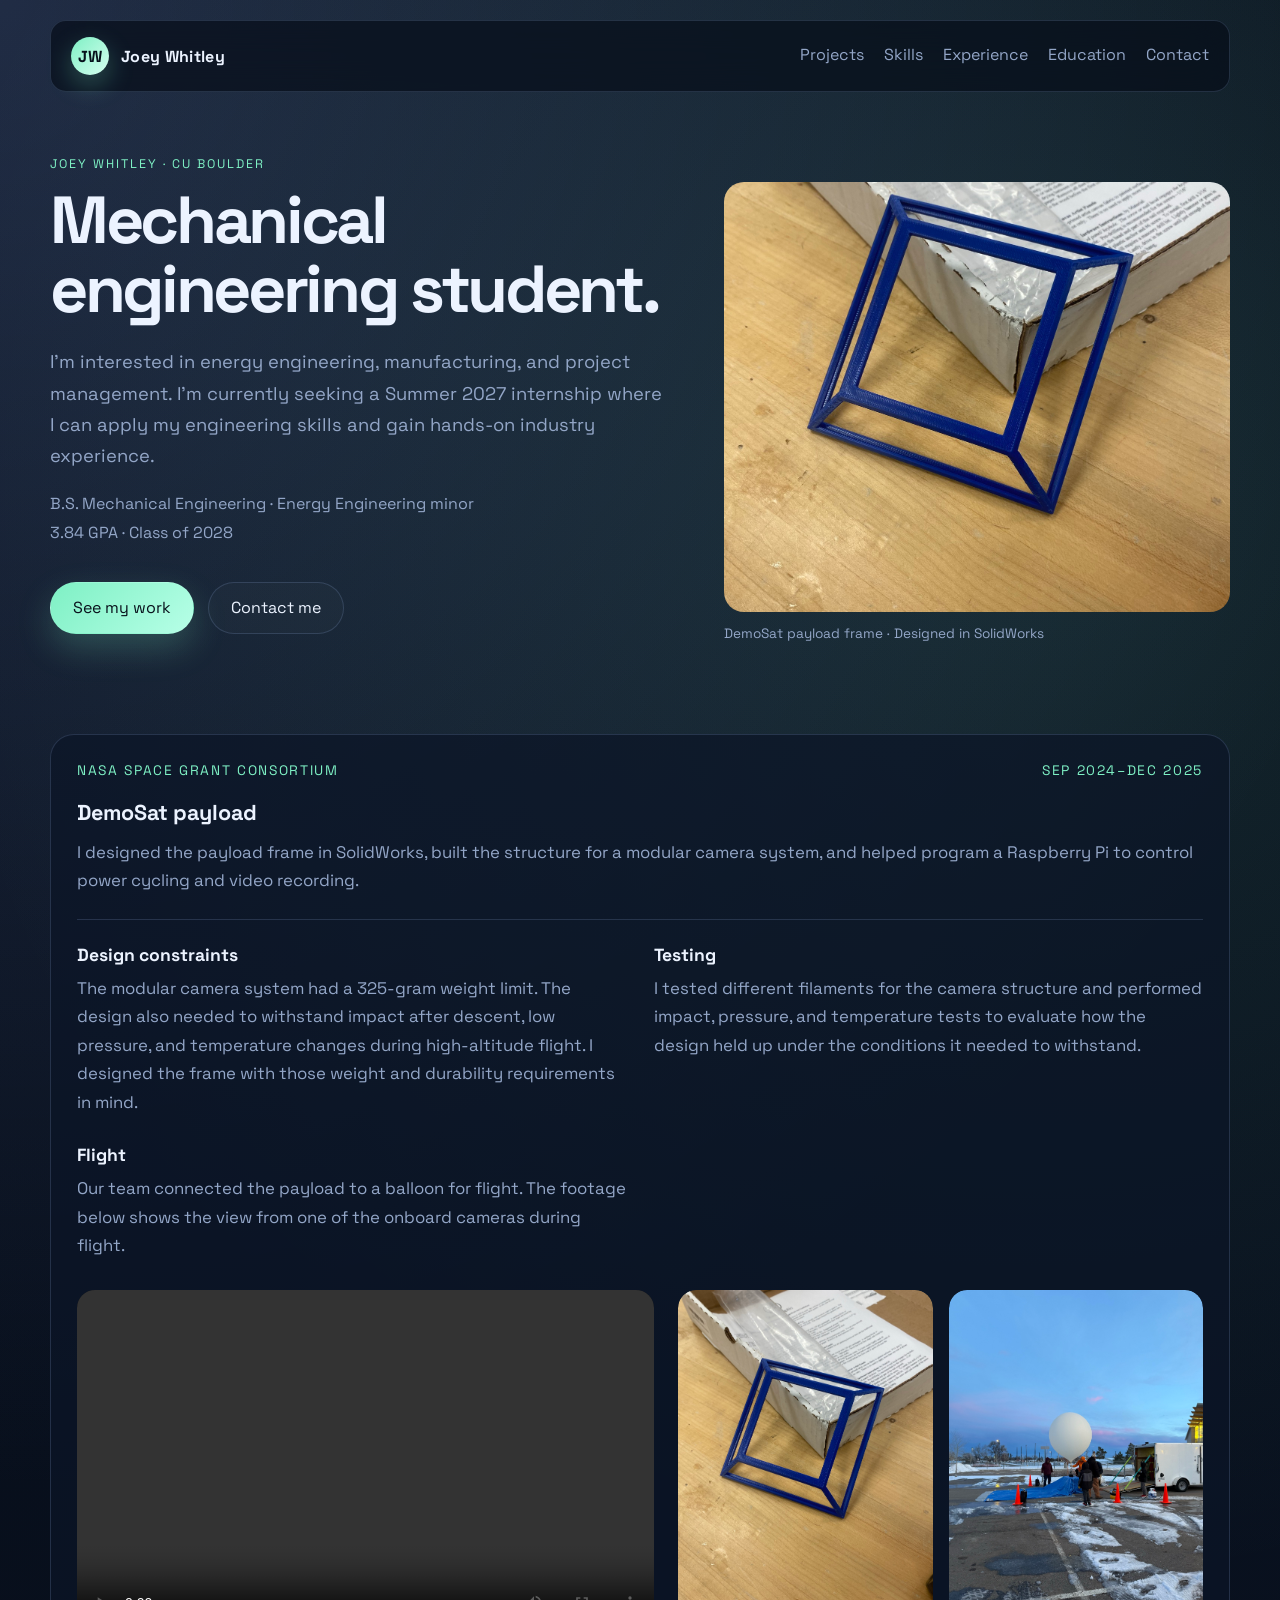
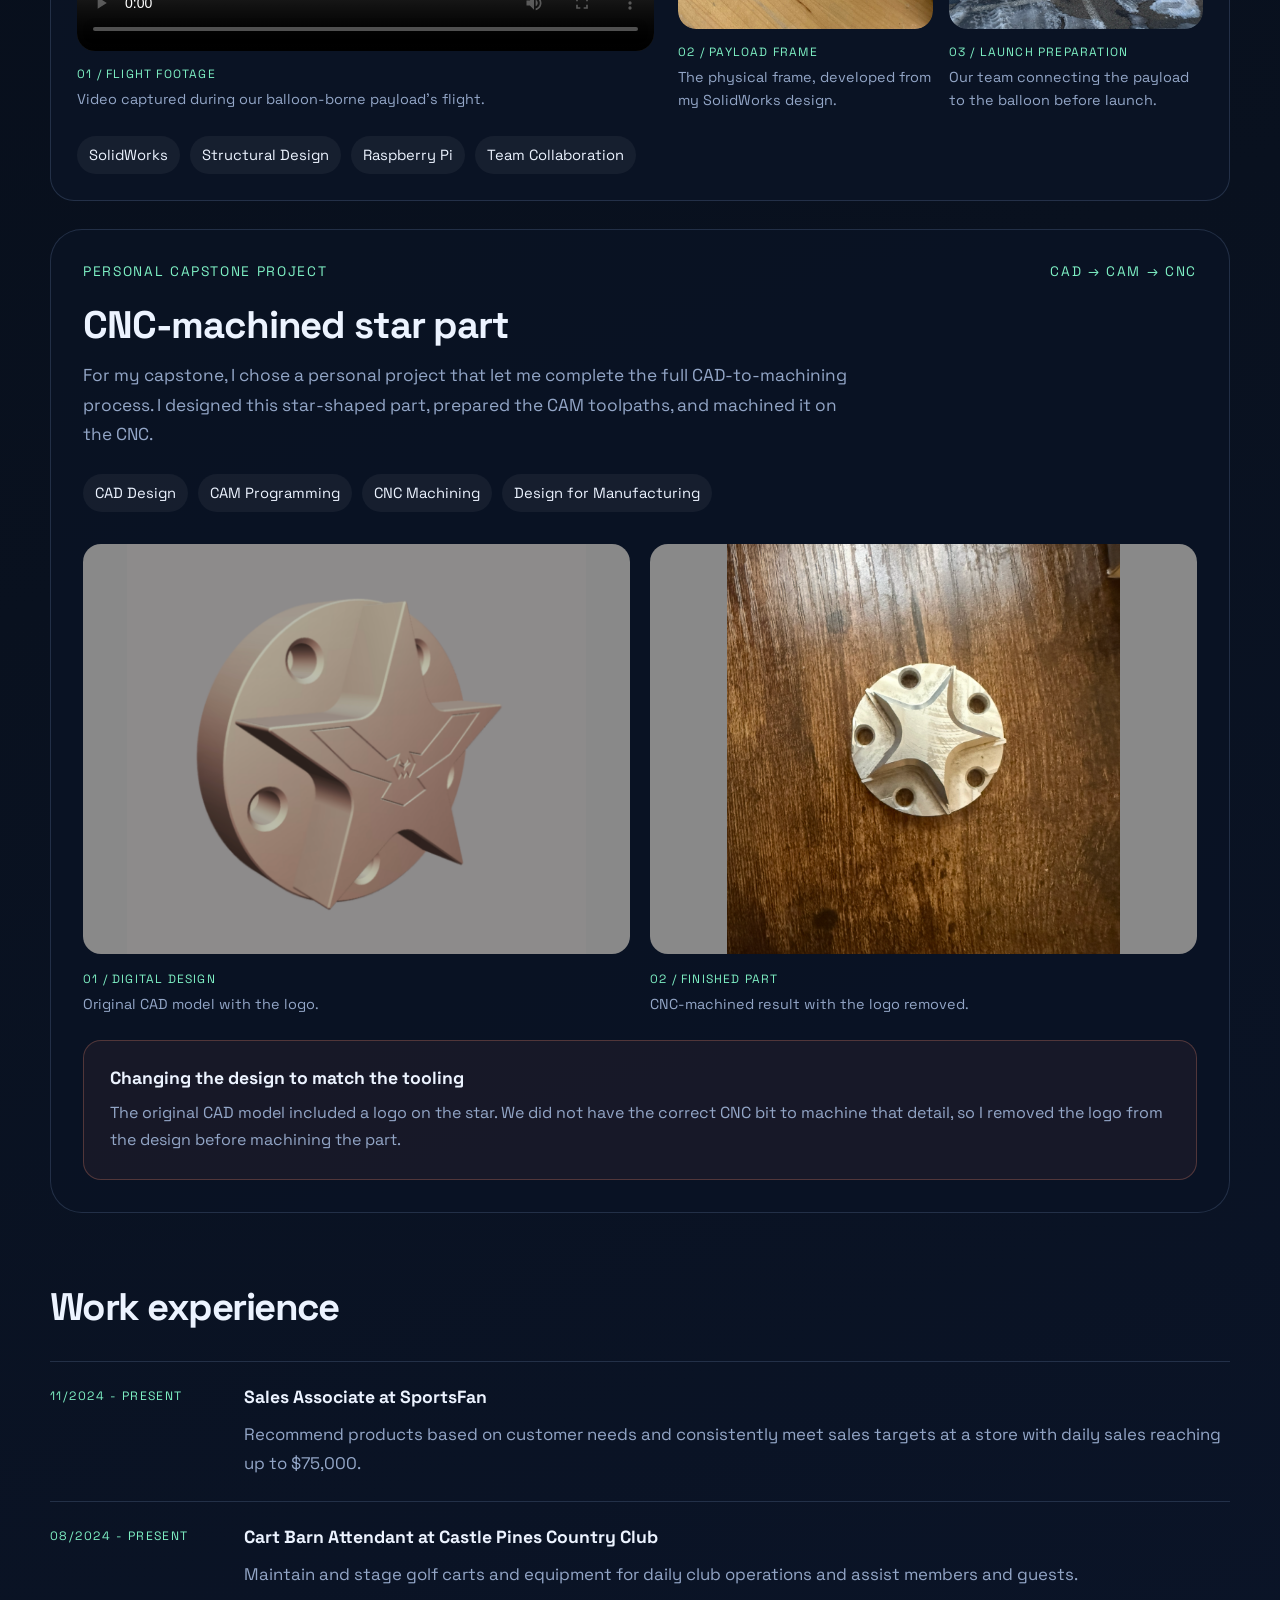
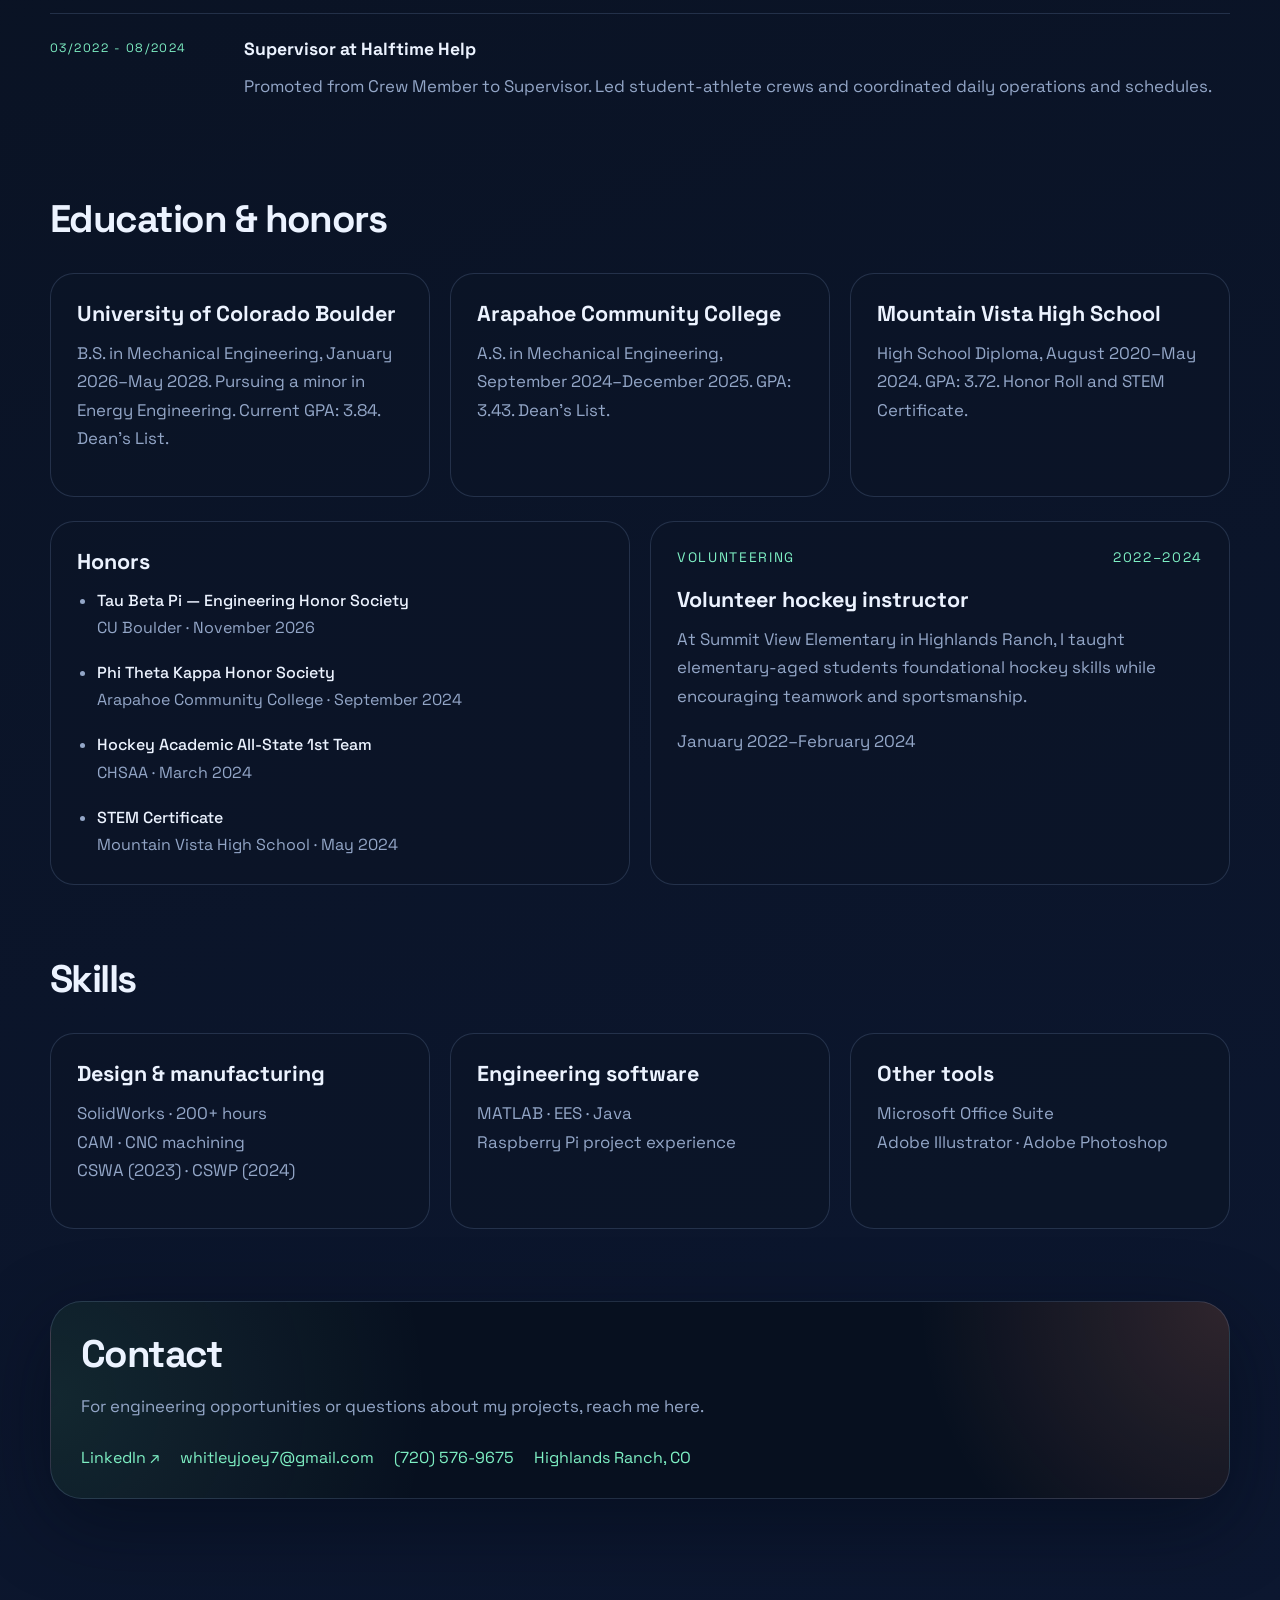
==== newnew_index.html @ 841e0f72 "Add files via upload" ====
<!DOCTYPE html>
<html lang="en">
  <head>
    <meta charset="UTF-8" />
    <meta name="viewport" content="width=device-width, initial-scale=1.0" />
    <title>Joey Whitley | Engineering Portfolio</title>
    <meta
      name="description"
      content="Joey Whitley, mechanical engineering student at CU Boulder. DemoSat payload design, CAD, CAM, and CNC machining projects."
    />
    <link rel="preconnect" href="https://fonts.googleapis.com" />
    <link rel="preconnect" href="https://fonts.gstatic.com" crossorigin />
    <link
      href="https://fonts.googleapis.com/css2?family=Space+Grotesk:wght@400;500;700&family=Instrument+Serif:ital@0;1&display=swap"
      rel="stylesheet"
    />
    <style>
:root {
  --bg: #09111f;
  --bg-soft: #0f1b31;
  --surface: rgba(12, 22, 40, 0.72);
  --surface-strong: rgba(8, 16, 31, 0.94);
  --border: rgba(170, 198, 255, 0.16);
  --text: #ecf3ff;
  --muted: #93a6c7;
  --accent: #7ef0c4;
  --accent-2: #ff8f70;
  --accent-3: #8db1ff;
  --shadow: 0 24px 80px rgba(1, 8, 20, 0.45);
  --radius-xl: 32px;
  --radius-lg: 24px;
  --radius-md: 18px;
  --max-width: 1180px;
}

* {
  box-sizing: border-box;
}

html {
  scroll-behavior: smooth;
}

body {
  margin: 0;
  min-width: 320px;
  font-family: "Space Grotesk", sans-serif;
  background:
    radial-gradient(circle at top left, rgba(141, 177, 255, 0.2), transparent 30%),
    radial-gradient(circle at 80% 10%, rgba(126, 240, 196, 0.12), transparent 25%),
    linear-gradient(160deg, #050b16 0%, #09111f 42%, #0c1730 100%);
  color: var(--text);
}

body::before {
  content: "";
  position: fixed;
  inset: 0;
  background-image:
    linear-gradient(rgba(255, 255, 255, 0.03) 1px, transparent 1px),
    linear-gradient(90deg, rgba(255, 255, 255, 0.03) 1px, transparent 1px);
  background-size: 72px 72px;
  mask-image: radial-gradient(circle at center, black 40%, transparent 85%);
  pointer-events: none;
}

a {
  color: inherit;
  text-decoration: none;
}

a,
button,
.project-card,
.process-card,
.timeline-item,
.hero-metrics li,
.status-card,
.snapshot,
.contact-card {
  -webkit-tap-highlight-color: transparent;
}

.site-shell {
  width: min(calc(100% - 32px), var(--max-width));
  margin: 0 auto;
  padding-bottom: 80px;
}

.topbar {
  position: sticky;
  top: 0;
  z-index: 10;
  display: flex;
  align-items: center;
  justify-content: space-between;
  gap: 20px;
  margin-top: 20px;
  padding: 16px 20px;
  background: rgba(7, 13, 25, 0.7);
  border: 1px solid var(--border);
  border-radius: 999px;
  backdrop-filter: blur(16px);
}

.brand {
  display: inline-flex;
  align-items: center;
  gap: 12px;
  font-weight: 700;
  letter-spacing: 0.02em;
  transition: transform 220ms ease, opacity 220ms ease;
}

.brand:hover {
  transform: translateY(-1px);
}

.brand-mark {
  display: grid;
  place-items: center;
  width: 38px;
  height: 38px;
  border-radius: 50%;
  color: #06101a;
  background: linear-gradient(135deg, var(--accent), #d7fff0);
  box-shadow: 0 10px 26px rgba(126, 240, 196, 0.28);
  transition: transform 220ms ease, box-shadow 220ms ease;
}

.brand:hover .brand-mark {
  transform: rotate(-8deg) scale(1.04);
  box-shadow: 0 16px 34px rgba(126, 240, 196, 0.4);
}

.nav {
  display: inline-flex;
  align-items: center;
  gap: 20px;
  color: var(--muted);
}

.nav a {
  position: relative;
  padding-bottom: 4px;
  transition: color 220ms ease, transform 220ms ease;
}

.nav a::after {
  content: "";
  position: absolute;
  left: 0;
  bottom: 0;
  width: 100%;
  height: 1px;
  background: linear-gradient(90deg, transparent, var(--accent), transparent);
  transform: scaleX(0.3);
  transform-origin: center;
  opacity: 0;
  transition: transform 220ms ease, opacity 220ms ease;
}

.nav a:hover,
.contact-links a:hover {
  color: var(--text);
}

.nav a:hover {
  transform: translateY(-1px);
}

.nav a:hover::after {
  opacity: 1;
  transform: scaleX(1);
}

.section {
  padding: 110px 0 0;
}

.hero {
  display: grid;
  grid-template-columns: 1.2fr 0.8fr;
  gap: 36px;
  align-items: center;
  min-height: calc(100vh - 140px);
}

.eyebrow {
  margin: 0 0 14px;
  color: var(--accent);
  text-transform: uppercase;
  letter-spacing: 0.16em;
  font-size: 0.78rem;
}

h1,
h2,
h3,
p,
ul {
  margin-top: 0;
}

h1 {
  margin-bottom: 22px;
  font-size: clamp(3.2rem, 7vw, 6.4rem);
  line-height: 0.95;
  letter-spacing: -0.05em;
}

h2 {
  max-width: 820px;
  margin-bottom: 0;
  font-size: clamp(2.2rem, 4vw, 3.6rem);
  line-height: 1;
  letter-spacing: -0.04em;
}

h3 {
  margin-bottom: 12px;
  font-size: 1.35rem;
}

.hero h1::after,
.section-heading h2::after {
  content: " .";
  font-family: "Instrument Serif", serif;
  font-style: italic;
  color: var(--accent-2);
}

.hero-text,
.supporting-copy,
.project-card p,
.timeline-item p,
.process-card p,
.contact-card p,
.snapshot p {
  color: var(--muted);
  font-size: 1.05rem;
  line-height: 1.7;
}

.hero-actions {
  display: flex;
  flex-wrap: wrap;
  gap: 14px;
  margin: 34px 0 36px;
}

.button {
  position: relative;
  overflow: hidden;
  display: inline-flex;
  align-items: center;
  justify-content: center;
  min-height: 52px;
  padding: 0 22px;
  border-radius: 999px;
  border: 1px solid transparent;
  isolation: isolate;
  transition:
    transform 220ms ease,
    border-color 220ms ease,
    background 220ms ease,
    box-shadow 220ms ease;
}

.button::before {
  content: "";
  position: absolute;
  inset: 0;
  background: linear-gradient(120deg, transparent 20%, rgba(255, 255, 255, 0.24) 50%, transparent 80%);
  transform: translateX(-120%);
  transition: transform 500ms ease;
  z-index: -1;
}

.button:hover {
  transform: translateY(-3px);
}

.button:hover::before {
  transform: translateX(120%);
}

.button-primary {
  color: #08111b;
  background: linear-gradient(135deg, var(--accent), #b7ffe7);
  box-shadow: 0 14px 34px rgba(126, 240, 196, 0.22);
}

.button-primary:hover {
  box-shadow: 0 18px 42px rgba(126, 240, 196, 0.32);
}

.button-secondary {
  border-color: var(--border);
  background: rgba(255, 255, 255, 0.02);
}

.button-secondary:hover {
  border-color: rgba(126, 240, 196, 0.4);
  box-shadow: 0 14px 30px rgba(6, 16, 27, 0.34);
}

.hero-metrics {
  display: grid;
  grid-template-columns: repeat(3, minmax(0, 1fr));
  gap: 16px;
  padding: 0;
  list-style: none;
}

.hero-metrics li,
.process-card,
.project-card,
.contact-card {
  border: 1px solid var(--border);
  background: var(--surface);
  box-shadow: var(--shadow);
}

.hero-metrics li {
  position: relative;
  overflow: hidden;
  padding: 18px;
  border-radius: var(--radius-md);
  transition: transform 240ms ease, border-color 240ms ease, box-shadow 240ms ease;
}

.hero-metrics li::before,
.project-card::before,
.process-card::before,
.timeline-item::before,
.contact-card::before,
.status-card::before,
.snapshot::before {
  content: "";
  position: absolute;
  inset: 0;
  background: linear-gradient(135deg, rgba(126, 240, 196, 0.12), transparent 45%, rgba(141, 177, 255, 0.14));
  opacity: 0;
  transition: opacity 260ms ease;
  pointer-events: none;
}

.hero-metrics li:hover {
  transform: translateY(-6px);
  border-color: rgba(126, 240, 196, 0.28);
  box-shadow: 0 24px 52px rgba(1, 8, 20, 0.5);
}

.hero-metrics li:hover::before {
  opacity: 1;
}

.hero-metrics strong {
  display: block;
  margin-bottom: 8px;
  font-size: 2rem;
}

.hero-metrics span {
  color: var(--muted);
  line-height: 1.5;
}

.hero-panel {
  position: relative;
  min-height: 520px;
  display: flex;
  align-items: center;
  justify-content: center;
}

.panel-orbit {
  position: absolute;
  inset: 10% 5%;
  border: 1px solid rgba(141, 177, 255, 0.18);
  border-radius: 40px;
  background:
    radial-gradient(circle at center, rgba(141, 177, 255, 0.2), transparent 55%),
    linear-gradient(180deg, rgba(126, 240, 196, 0.08), transparent);
}

.glass {
  position: relative;
  overflow: hidden;
  background: rgba(10, 19, 37, 0.74);
  border: 1px solid var(--border);
  backdrop-filter: blur(16px);
  box-shadow: var(--shadow);
}

.status-card,
.snapshot {
  position: absolute;
  width: min(320px, 80%);
  padding: 24px;
  border-radius: var(--radius-lg);
}

.status-card {
  top: 10%;
  right: 0;
}

.snapshot {
  bottom: 12%;
  left: 0;
}

.status-label,
.snapshot-title,
.project-meta,
.timeline-year {
  color: var(--accent);
  font-size: 0.86rem;
  text-transform: uppercase;
  letter-spacing: 0.12em;
}

.status-card ul,
.tag-row {
  margin: 16px 0 0;
  padding: 0;
  list-style: none;
}

.status-card li + li,
.tag-row li + li {
  margin-top: 10px;
}

.status-card li {
  color: var(--text);
}

.marquee {
  overflow: hidden;
  padding-top: 30px;
}

.marquee-track {
  display: flex;
  gap: 18px;
  width: max-content;
  color: rgba(236, 243, 255, 0.82);
  animation: drift 28s linear infinite;
}

.marquee-track span {
  padding: 12px 18px;
  border: 1px solid var(--border);
  border-radius: 999px;
  background: rgba(255, 255, 255, 0.03);
}

.section-heading {
  display: flex;
  flex-direction: column;
  gap: 18px;
  margin-bottom: 32px;
}

.split {
  display: grid;
  grid-template-columns: 1fr 360px;
  gap: 24px;
  align-items: end;
}

.projects-grid,
.process-grid {
  display: grid;
  grid-template-columns: repeat(3, minmax(0, 1fr));
  gap: 20px;
}

.project-card,
.process-card {
  position: relative;
  overflow: hidden;
  padding: 26px;
  border-radius: var(--radius-lg);
  transition:
    transform 260ms ease,
    border-color 260ms ease,
    box-shadow 260ms ease,
    background 260ms ease;
}

.project-card::after,
.process-card::after,
.timeline-item::after,
.contact-card::after {
  content: "";
  position: absolute;
  inset: -1px;
  border-radius: inherit;
  padding: 1px;
  background: linear-gradient(135deg, rgba(126, 240, 196, 0.55), transparent 38%, rgba(141, 177, 255, 0.45));
  -webkit-mask: linear-gradient(#000 0 0) content-box, linear-gradient(#000 0 0);
  -webkit-mask-composite: xor;
  mask: linear-gradient(#000 0 0) content-box, linear-gradient(#000 0 0);
  mask-composite: exclude;
  opacity: 0;
  transition: opacity 260ms ease;
  pointer-events: none;
}

.project-card:hover,
.process-card:hover {
  transform: translateY(-10px);
  border-color: rgba(126, 240, 196, 0.24);
  box-shadow: 0 30px 68px rgba(1, 8, 20, 0.56);
}

.project-card:hover::before,
.project-card:hover::after,
.process-card:hover::before,
.process-card:hover::after,
.timeline-item:hover::before,
.timeline-item:hover::after,
.contact-card:hover::before,
.contact-card:hover::after,
.status-card:hover::before,
.snapshot:hover::before {
  opacity: 1;
}

.feature-card {
  background:
    linear-gradient(180deg, rgba(126, 240, 196, 0.12), transparent 60%),
    var(--surface-strong);
}

.project-meta {
  display: flex;
  justify-content: space-between;
  gap: 16px;
  margin-bottom: 20px;
}

.tag-row {
  display: flex;
  flex-wrap: wrap;
  gap: 10px;
  margin-top: 24px;
}

.tag-row li {
  margin: 0;
  padding: 10px 12px;
  color: var(--text);
  font-size: 0.92rem;
  border-radius: 999px;
  background: rgba(255, 255, 255, 0.05);
}

.timeline {
  display: grid;
  gap: 18px;
}

.timeline-item {
  position: relative;
  overflow: hidden;
  padding: 24px 26px;
  border-radius: var(--radius-lg);
  transition: transform 260ms ease, border-color 260ms ease, box-shadow 260ms ease;
}

.timeline-item:hover {
  transform: translateY(-8px);
  border-color: rgba(141, 177, 255, 0.26);
  box-shadow: 0 28px 58px rgba(1, 8, 20, 0.52);
}

.process-card span {
  display: inline-flex;
  margin-bottom: 18px;
  color: var(--accent-2);
  font-size: 2rem;
  font-family: "Instrument Serif", serif;
}

.contact-section {
  padding-bottom: 40px;
}

.contact-card {
  position: relative;
  overflow: hidden;
  padding: 40px;
  border-radius: var(--radius-xl);
  background:
    radial-gradient(circle at top right, rgba(255, 143, 112, 0.16), transparent 26%),
    radial-gradient(circle at left center, rgba(126, 240, 196, 0.1), transparent 32%),
    var(--surface-strong);
  transition: transform 260ms ease, border-color 260ms ease, box-shadow 260ms ease;
}

.contact-card:hover {
  transform: translateY(-8px);
  border-color: rgba(255, 143, 112, 0.28);
  box-shadow: 0 30px 70px rgba(1, 8, 20, 0.56);
}

.contact-links {
  display: flex;
  flex-wrap: wrap;
  gap: 20px;
  margin-top: 26px;
  color: var(--accent);
}

.contact-links a {
  position: relative;
  transition: color 220ms ease, transform 220ms ease;
}

.contact-links a::after {
  content: "";
  position: absolute;
  left: 0;
  bottom: -4px;
  width: 100%;
  height: 1px;
  background: currentColor;
  transform: scaleX(0);
  transform-origin: left;
  transition: transform 220ms ease;
}

.contact-links a:hover {
  transform: translateY(-1px);
}

.contact-links a:hover::after {
  transform: scaleX(1);
}

.reveal {
  opacity: 0;
  transform: translateY(30px);
  transition: opacity 700ms ease, transform 700ms ease;
}

.reveal.is-visible {
  opacity: 1;
  transform: translateY(0);
}

@keyframes drift {
  from {
    transform: translateX(0);
  }

  to {
    transform: translateX(-50%);
  }
}

@media (max-width: 1024px) {
  .hero,
  .split,
  .projects-grid,
  .process-grid {
    grid-template-columns: 1fr;
  }

  .hero {
    min-height: auto;
    padding-top: 60px;
  }

  .hero-panel {
    min-height: 420px;
  }
}

@media (max-width: 720px) {
  .site-shell {
    width: min(calc(100% - 20px), var(--max-width));
  }

  .topbar {
    flex-direction: column;
    align-items: flex-start;
    border-radius: 28px;
  }

  .nav {
    flex-wrap: wrap;
    gap: 14px;
  }

  .section {
    padding-top: 84px;
  }

  h1 {
    font-size: clamp(2.7rem, 14vw, 4.4rem);
  }

  .hero-metrics {
    grid-template-columns: 1fr;
  }

  .status-card,
  .snapshot {
    position: relative;
    width: 100%;
  }

  .hero-panel {
    display: grid;
    gap: 18px;
  }

  .panel-orbit {
    display: none;
  }

  .contact-card {
    padding: 28px;
  }
}

@media (prefers-reduced-motion: reduce) {
  html {
    scroll-behavior: auto;
  }

  .marquee-track {
    animation: none;
  }

  .reveal {
    opacity: 1;
    transform: none;
    transition: none;
  }

  .button {
    transition: none;
  }
}

/* Featured CNC project */
section[id] { scroll-margin-top: 150px; }
.cnc-project { border-radius: var(--radius-xl); }
.cnc-project-intro { padding: 32px; }
.cnc-project-intro h3 { font-size: clamp(1.7rem, 3vw, 2.4rem); letter-spacing: -0.03em; }
.cnc-project p { color: var(--muted); line-height: 1.7; margin-bottom: 0; }
.cnc-project-intro > p { max-width: 780px; font-size: 1.08rem; }
.cnc-project .tag-row li { margin-top: 0; }
.cnc-gallery { display: grid; grid-template-columns: 1fr 1fr; gap: 20px; padding: 0 32px; }
.cnc-gallery figure { margin: 0; min-width: 0; }
.cnc-gallery a { display: block; overflow: hidden; border-radius: 18px; background: #898989; }
.cnc-gallery img { display: block; width: 100%; height: auto; aspect-ratio: 1 / 1; object-fit: contain; transition: transform 300ms ease; }
.cnc-gallery a:hover img { transform: scale(1.025); }
.cnc-gallery a:focus-visible { outline: 3px solid var(--accent); outline-offset: 5px; }
.cnc-gallery figcaption { padding-top: 16px; color: var(--muted); font-size: 0.9rem; line-height: 1.6; }
.cnc-gallery figcaption span { display: block; color: var(--accent); font-size: 0.75rem; text-transform: uppercase; letter-spacing: 0.1em; margin-bottom: 4px; }
.cnc-process { display: grid; grid-template-columns: repeat(3, minmax(0, 1fr)); gap: 26px; padding: 32px; margin-top: 28px; border-top: 1px solid var(--border); }
.cnc-process .eyebrow { display: block; margin-bottom: 12px; }
.cnc-project h4 { font-size: 1.1rem; margin: 0 0 10px; }
.cnc-lesson { margin: 0 32px 32px; padding: 26px; border: 1px solid rgba(255, 143, 112, 0.25); border-radius: 18px; background: rgba(255, 143, 112, 0.06); }
.cnc-lesson .eyebrow { color: var(--accent-2); margin-bottom: 12px; }
@media (max-width: 720px) {
  .cnc-project-intro, .cnc-process { padding: 24px; }
  .cnc-gallery { grid-template-columns: 1fr; padding: 0 24px; gap: 28px; }
  .cnc-process { grid-template-columns: 1fr; }
  .cnc-lesson { margin: 0 24px 24px; padding: 22px; }
  .cnc-project .project-meta { flex-wrap: wrap; }
  section[id] { scroll-margin-top: 180px; }
}
@media (prefers-reduced-motion: reduce) {
  .cnc-gallery img { transition: none; }
}

.additional-projects { display: grid; grid-template-columns: repeat(2, minmax(0, 1fr)); gap: 20px; margin-top: 24px; }
.project-card .project-affiliation { font-size: 0.88rem; color: var(--accent); }
.honors-list { padding-left: 20px; margin-bottom: 0; color: var(--muted); line-height: 1.7; }
.honors-list li + li { margin-top: 18px; }
.honors-list strong { color: var(--text); font-weight: 500; }
@media (max-width: 720px) { .additional-projects { grid-template-columns: 1fr; } }

.demosat-project { margin-top: 24px; }
.demosat-project .cnc-process { padding: 26px 0 0; margin-top: 26px; }
.demosat-project h4 { margin: 0 0 10px; font-size: 1.1rem; }
.demosat-project .tag-row li { margin-top: 0; }

.demosat-media { margin-top: 30px; }
.demosat-media figure { margin: 0; min-width: 0; }
.demosat-video video { display: block; width: 100%; max-height: 620px; border-radius: 18px; background: #030810; }
.demosat-photos { display: grid; grid-template-columns: repeat(2, minmax(0, 1fr)); gap: 24px; margin-top: 28px; }
.demosat-photos a { display: block; border-radius: 18px; overflow: hidden; }
.demosat-photos img { display: block; width: 100%; height: auto; border-radius: 18px; }
.demosat-media figcaption { padding-top: 14px; color: var(--muted); font-size: 0.9rem; line-height: 1.6; }
.demosat-media figcaption span { display: block; color: var(--accent); font-size: 0.75rem; text-transform: uppercase; letter-spacing: 0.1em; margin-bottom: 4px; }
.demosat-photos a:focus-visible { outline: 3px solid var(--accent); outline-offset: 5px; }
@media (max-width: 720px) { .demosat-photos { grid-template-columns: 1fr; } }
/* Portfolio revision: tighter layout, quieter styling, project-led introduction. */
body::before { display: none; }
.topbar { border-radius: 16px; }
.section { padding-top: 72px; }
h1 { font-size: clamp(2.8rem, 5.2vw, 4.6rem); line-height: 1.04; }
h2 { font-size: clamp(1.8rem, 3vw, 2.6rem); line-height: 1.15; }
.hero h1::after, .section-heading h2::after { content: none; }
.hero { grid-template-columns: 1.1fr 0.9fr; min-height: auto; padding-top: 64px; gap: 56px; }
.hero-text { font-size: 1.15rem; }
.hero-detail { color: var(--muted); line-height: 1.8; }
.hero-photo { margin: 0; min-width: 0; }
.hero-photo img { display: block; width: 100%; max-height: 430px; object-fit: cover; object-position: center; border-radius: 20px; }
.hero-photo figcaption { padding-top: 12px; color: var(--muted); font-size: 0.85rem; line-height: 1.5; }
#projects { padding-top: 64px; }
.demosat-project { margin-top: 0; }
.cnc-project { margin-top: 28px; }
.project-details { display: grid; grid-template-columns: 1fr 1fr; gap: 28px; border-top: 1px solid var(--border); padding-top: 24px; margin-top: 24px; }
.project-details h4 { margin: 0 0 8px; }
.project-details p { margin: 0; }
.demosat-media { display: grid; grid-template-columns: 1.1fr 1fr; gap: 24px; align-items: start; }
.demosat-photos { margin-top: 0; gap: 16px; }
.demosat-video video { aspect-ratio: 16 / 10; }
.demosat-photos img { aspect-ratio: 3 / 4; object-fit: cover; }
.cnc-gallery img { max-height: 410px; }
.cnc-lesson { margin-top: 24px; }
.project-card, .process-card, .glass { box-shadow: none; backdrop-filter: none; }
.project-card:hover, .process-card:hover, .timeline-item:hover, .contact-card:hover { transform: none; box-shadow: none; }
.project-card::before, .project-card::after, .process-card::before, .process-card::after, .timeline-item::before, .timeline-item::after, .contact-card::before, .contact-card::after { display: none; }
.timeline { gap: 0; }
.timeline-item { display: grid; grid-template-columns: 170px 1fr; column-gap: 24px; border-radius: 0; border: none; border-top: 1px solid var(--border); background: transparent; padding: 24px 0; }
.timeline-year { grid-row: span 2; font-size: 0.76rem; line-height: 1.8; }
.timeline-item h3 { font-size: 1.1rem; }
.timeline-item p { margin-bottom: 0; }
.process-card > span { display: none; }
.contact-card { padding: 30px; }
.contact-card p { margin-top: 16px; }
.reveal { opacity: 1; transform: none; transition: none; }
@media (max-width: 900px) {
  .hero { grid-template-columns: 1fr 0.8fr; gap: 28px; }
  .demosat-media { grid-template-columns: 1fr; }
}
@media (max-width: 720px) {
  .hero { grid-template-columns: 1fr; padding-top: 40px; }
  .hero-photo img { max-height: 360px; }
  .section { padding-top: 54px; }
  .project-details { grid-template-columns: 1fr; gap: 20px; }
  .demosat-photos { grid-template-columns: 1fr 1fr; }
  .timeline-item { grid-template-columns: 1fr; }
  .timeline-year { grid-row: auto; margin-bottom: 8px; }
}

</style>
  </head>
  <body>
    <div class="site-shell">
      <header class="topbar">
        <a class="brand" href="#home">
          <span class="brand-mark">JW</span>
          <span class="brand-text">Joey Whitley</span>
        </a>
        <nav class="nav">
          <a href="#projects">Projects</a>
          <a href="#skills">Skills</a>
          <a href="#experience">Experience</a>
          <a href="#process">Education</a>
          <a href="#contact">Contact</a>
        </nav>
      </header>

      <main id="home">
        <section class="hero section" aria-labelledby="intro-heading">
          <div class="hero-copy">
            <p class="eyebrow">Joey Whitley · CU Boulder</p>
            <h1 id="intro-heading">Mechanical engineering student.</h1>
            <p class="hero-text">I’m interested in energy engineering, manufacturing, and project management. I’m currently seeking a Summer 2027 internship where I can apply my engineering skills and gain hands-on industry experience.</p>
            <p class="hero-detail">B.S. Mechanical Engineering · Energy Engineering minor<br />3.84 GPA · Class of 2028</p>
            <div class="hero-actions"><a class="button button-primary" href="#projects">See my work</a><a class="button button-secondary" href="#contact">Contact me</a></div>
          </div>
          <figure class="hero-photo"><img src="demosat-photo-2432.jpg" width="1350" height="1800" alt="Blue DemoSat payload frame on a workshop table." /><figcaption>DemoSat payload frame · Designed in SolidWorks</figcaption></figure>
        </section>

        <section class="section" id="projects" aria-label="Engineering projects">


          <section class="demosat-project project-card" id="demosat" aria-labelledby="demosat-heading">
            <div class="project-meta"><span>NASA Space Grant Consortium</span><span>Sep 2024–Dec 2025</span></div>
            <h3 id="demosat-heading">DemoSat payload</h3>
            <p>I designed the payload frame in SolidWorks, built the structure for a modular camera system, and helped program a Raspberry Pi to control power cycling and video recording.</p>
            <div class="project-details">
              <div><h4>Design constraints</h4><p>The modular camera system had a 325-gram weight limit. The design also needed to withstand impact after descent, low pressure, and temperature changes during high-altitude flight. I designed the frame with those weight and durability requirements in mind.</p></div>
              <div><h4>Testing</h4><p>I tested different filaments for the camera structure and performed impact, pressure, and temperature tests to evaluate how the design held up under the conditions it needed to withstand.</p></div>
              <div><h4>Flight</h4><p>Our team connected the payload to a balloon for flight. The footage below shows the view from one of the onboard cameras during flight.</p></div>
            </div>
            <div class="demosat-media">
              <figure class="demosat-video">
                <video controls playsinline preload="metadata" aria-label="DemoSat payload flight footage">
                  <source src="demosat-flight.mp4" type="video/mp4" />
                  Your browser does not support embedded video. <a href="demosat-flight.mp4">Watch the payload flight video.</a>
                </video>
                <figcaption><span>01 / Flight footage</span>Video captured during our balloon-borne payload’s flight.</figcaption>
              </figure>
              <div class="demosat-photos">
                <figure>
                  <a href="demosat-photo-2432.jpg" target="_blank" rel="noopener" aria-label="View the DemoSat frame photo">
                    <img src="demosat-photo-2432.jpg" alt="Blue open-frame DemoSat structure resting on a workshop table." width="1350" height="1800" loading="lazy" />
                  </a>
                  <figcaption><span>02 / Payload frame</span>The physical frame, developed from my SolidWorks design.</figcaption>
                </figure>
                <figure>
                  <a href="demosat-photo-8827.jpg" target="_blank" rel="noopener" aria-label="View the balloon preparation photo">
                    <img src="demosat-photo-8827.jpg" alt="Team members preparing the payload and balloon outdoors at the launch site." width="1350" height="1800" loading="lazy" />
                  </a>
                  <figcaption><span>03 / Launch preparation</span>Our team connecting the payload to the balloon before launch.</figcaption>
                </figure>
              </div>
            </div>
            <ul class="tag-row"><li>SolidWorks</li><li>Structural Design</li><li>Raspberry Pi</li><li>Team Collaboration</li></ul>
          </section>
          <article class="cnc-project glass">
            <div class="cnc-project-intro">
              <div class="project-meta"><span>Personal capstone project</span><span>CAD → CAM → CNC</span></div>
              <h3>CNC-machined star part</h3>
              <p>For my capstone, I chose a personal project that let me complete the full CAD-to-machining process. I designed this star-shaped part, prepared the CAM toolpaths, and machined it on the CNC.</p>
              <ul class="tag-row" aria-label="Project skills">
                <li>CAD Design</li><li>CAM Programming</li><li>CNC Machining</li><li>Design for Manufacturing</li>
              </ul>
            </div>

            <div class="cnc-gallery">
              <figure>
                <a href="cnc-cad-design.png" target="_blank" rel="noopener" aria-label="Open the original CAD design image">
                  <img src="cnc-cad-design.png" alt="Original CAD model of a raised star on a circular base, with a detailed logo on the star face." width="954" height="852" loading="lazy" />
                </a>
                <figcaption><span>01 / Digital design</span>Original CAD model with the logo.</figcaption>
              </figure>
              <figure>
                <a href="cnc-finished-part.png" target="_blank" rel="noopener" aria-label="Open the finished CNC part image">
                  <img src="cnc-finished-part.png" alt="Finished CNC-machined part with a raised star, five holes, and no logo, resting on a wooden table." width="1104" height="1153" loading="lazy" />
                </a>
                <figcaption><span>02 / Finished part</span>CNC-machined result with the logo removed.</figcaption>
              </figure>
            </div>

            <aside class="cnc-lesson">
              <h4>Changing the design to match the tooling</h4>
              <p>The original CAD model included a logo on the star. We did not have the correct CNC bit to machine that detail, so I removed the logo from the design before machining the part.</p>
            </aside>
          </article>
        </section>

        <section class="section reveal" id="experience">
          <div class="section-heading"><h2>Work experience</h2></div>
          <div class="timeline">
            <article class="timeline-item glass">
              <span class="timeline-year">11/2024 - Present</span>
              <h3>Sales Associate at SportsFan</h3>
              <p>
                Recommend products based on customer needs and consistently meet sales targets at a store with daily sales reaching up to $75,000.
              </p>
            </article>
            <article class="timeline-item glass">
              <span class="timeline-year">08/2024 - Present</span>
              <h3>Cart Barn Attendant at Castle Pines Country Club</h3>
              <p>
                Maintain and stage golf carts and equipment for daily club operations and assist members and guests.
              </p>
            </article>
            <article class="timeline-item glass">
              <span class="timeline-year">03/2022 - 08/2024</span>
              <h3>Supervisor at Halftime Help</h3>
              <p>
                Promoted from Crew Member to Supervisor. Led student-athlete crews and coordinated daily operations and schedules.
              </p>
            </article>
          </div>
        </section>

        <section class="section reveal" id="process">
          <div class="section-heading">
            <h2>Education & honors</h2>
          </div>

          <div class="process-grid">
            <article class="process-card">
              <span>01</span>
              <h3>University of Colorado Boulder</h3>
              <p>
                B.S. in Mechanical Engineering, January 2026–May 2028.
                Pursuing a minor in Energy Engineering.
                Current GPA: 3.84. Dean’s List.
              </p>
            </article>
            <article class="process-card">
              <span>02</span>
              <h3>Arapahoe Community College</h3>
              <p>
                A.S. in Mechanical Engineering, September 2024–December 2025.
                GPA: 3.43. Dean’s List.
              </p>
            </article>
            <article class="process-card">
              <span>03</span>
              <h3>Mountain Vista High School</h3>
              <p>
                High School Diploma, August 2020–May 2024.
                GPA: 3.72. Honor Roll and STEM Certificate.
              </p>
            </article>
          </div>
          <div class="additional-projects">
            <article class="project-card">
              <h3>Honors</h3>
              <ul class="honors-list">
                <li><strong>Tau Beta Pi — Engineering Honor Society</strong><br />CU Boulder · November 2026</li>
                <li><strong>Phi Theta Kappa Honor Society</strong><br />Arapahoe Community College · September 2024</li>
                <li><strong>Hockey Academic All-State 1st Team</strong><br />CHSAA · March 2024</li>
                <li><strong>STEM Certificate</strong><br />Mountain Vista High School · May 2024</li>
              </ul>
            </article>
            <article class="project-card">
              <div class="project-meta"><span>Volunteering</span><span>2022–2024</span></div>
              <h3>Volunteer hockey instructor</h3>
              <p>At Summit View Elementary in Highlands Ranch, I taught elementary-aged students foundational hockey skills while encouraging teamwork and sportsmanship.</p>
              <p>January 2022–February 2024</p>
            </article>
          </div>
        </section>

        <section class="section reveal" id="skills" aria-labelledby="skills-heading">
          <div class="section-heading">
            <h2 id="skills-heading">Skills</h2>
          </div>
          <div class="process-grid">
            <article class="process-card"><h3>Design & manufacturing</h3><p>SolidWorks · 200+ hours<br />CAM · CNC machining<br />CSWA (2023) · CSWP (2024)</p></article>
            <article class="process-card"><h3>Engineering software</h3><p>MATLAB · EES · Java<br />Raspberry Pi project experience</p></article>
            <article class="process-card"><h3>Other tools</h3><p>Microsoft Office Suite<br />Adobe Illustrator · Adobe Photoshop</p></article>
          </div>
        </section>



        <section class="section contact-section reveal" id="contact">
          <div class="contact-card">
            <h2>Contact</h2>
            <p>For engineering opportunities or questions about my projects, reach me here.</p>
            <div class="contact-links">
              <a href="https://www.linkedin.com/in/joey-whitley-635a2941b" target="_blank" rel="noopener noreferrer">LinkedIn ↗</a>
              <a href="mailto:whitleyjoey7@gmail.com">whitleyjoey7@gmail.com</a>
              <a href="tel:7205769675">(720) 576-9675</a>
              <a href="https://maps.google.com/?q=Highlands+Ranch,+Colorado" target="_blank" rel="noreferrer">Highlands Ranch, CO</a>
            </div>
          </div>
        </section>
      </main>
    </div>

    
  </body>
</html>
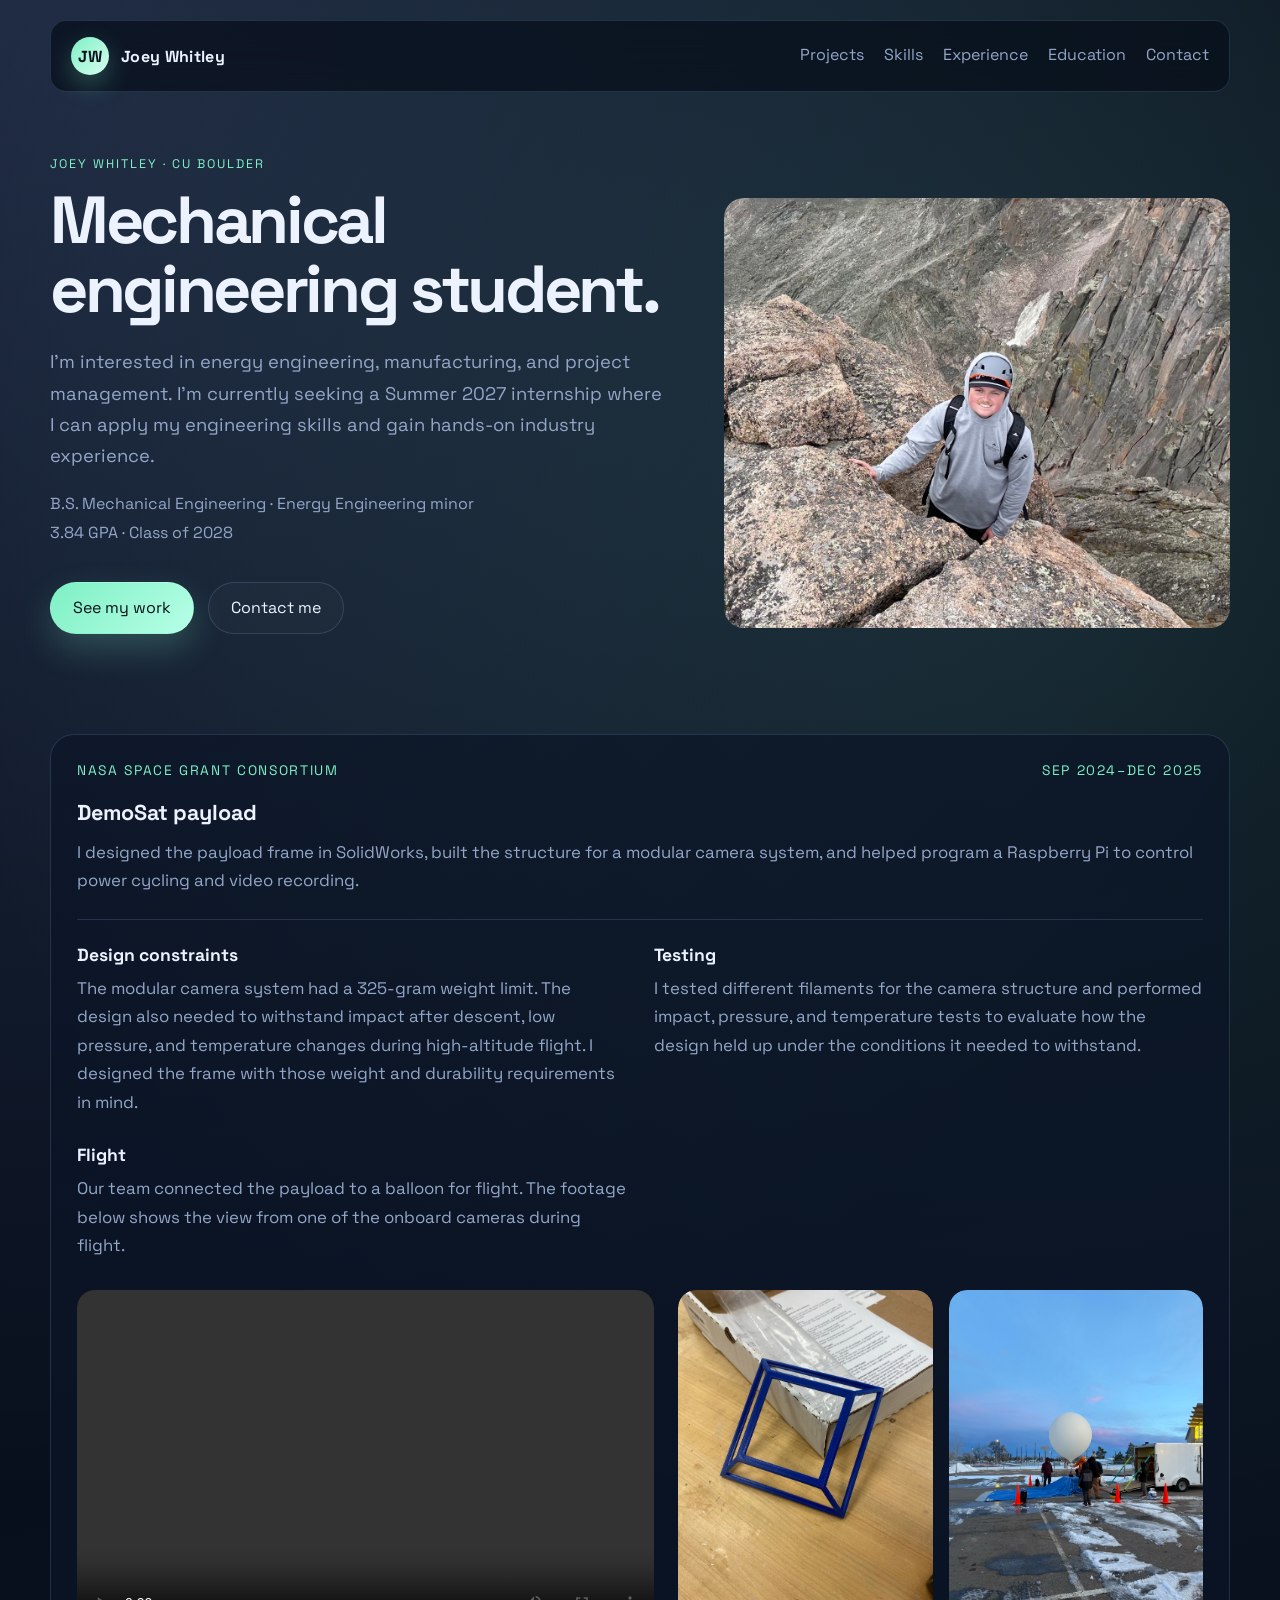
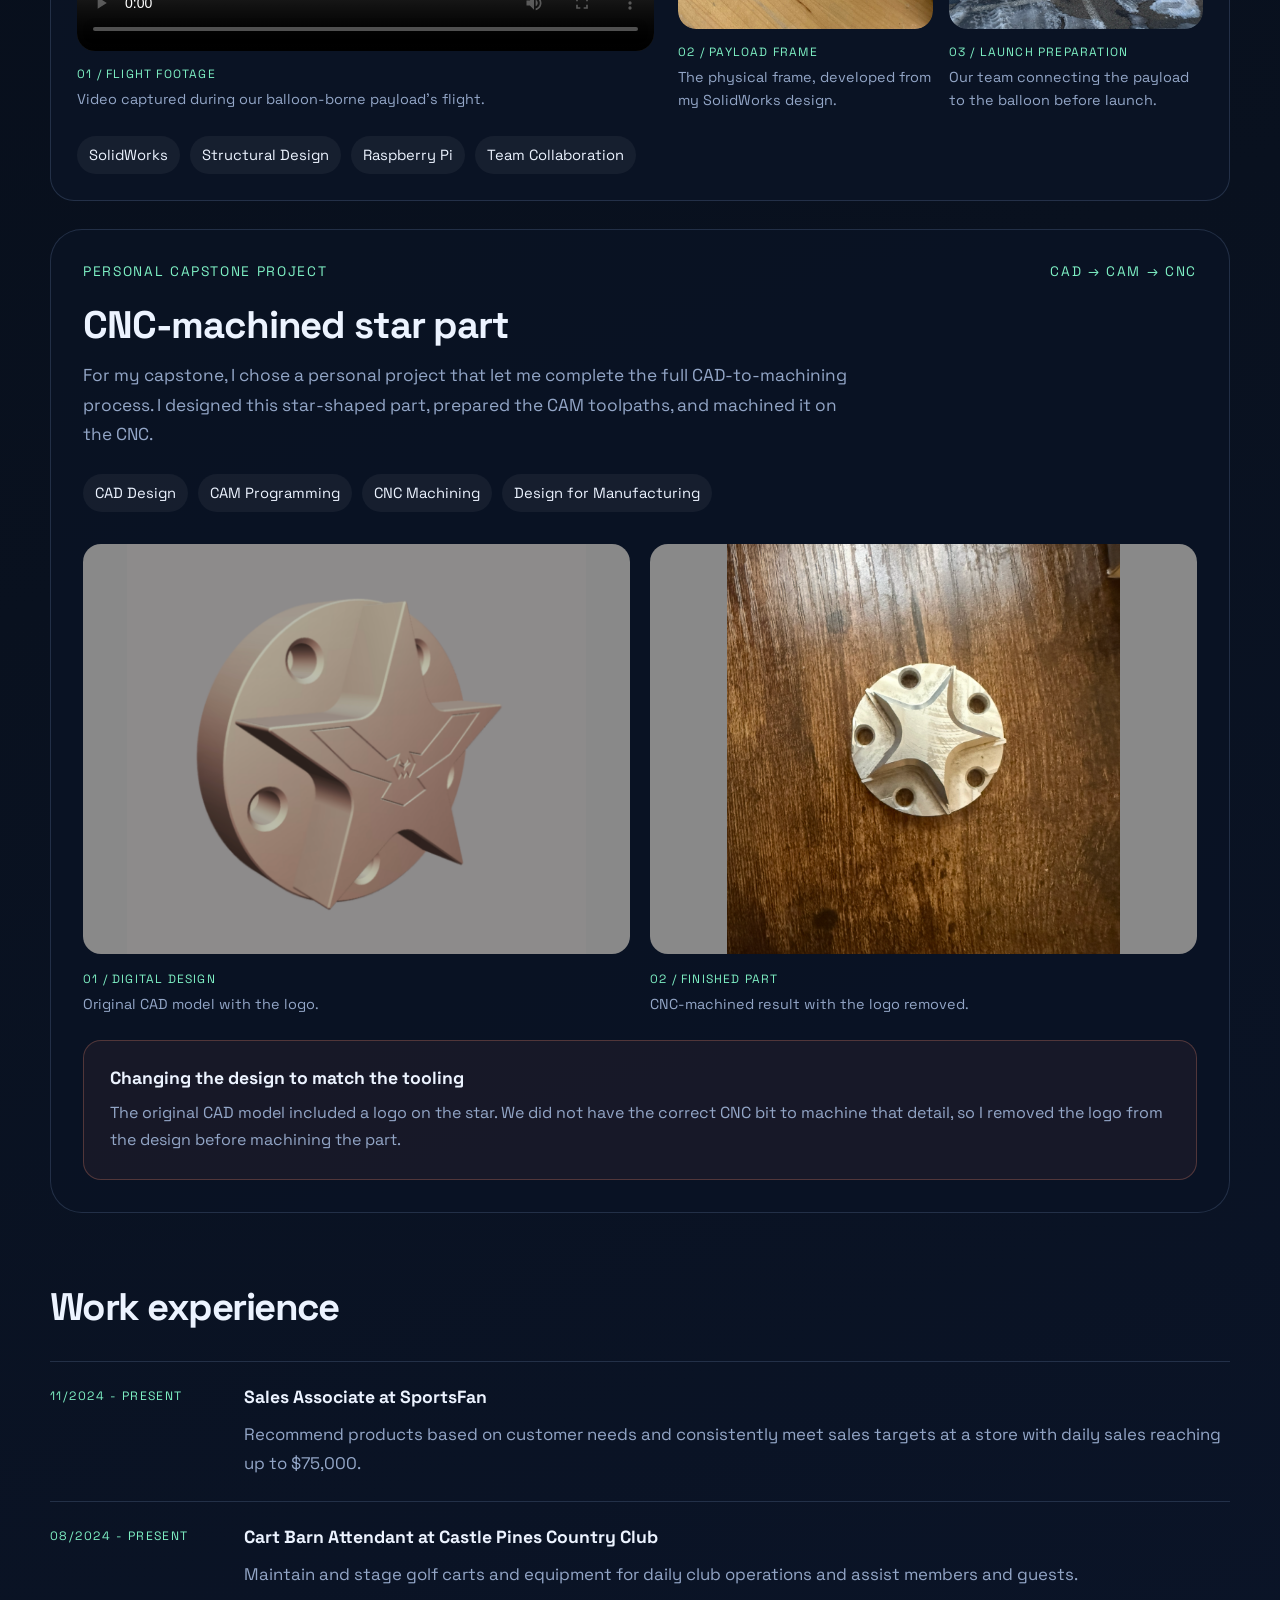
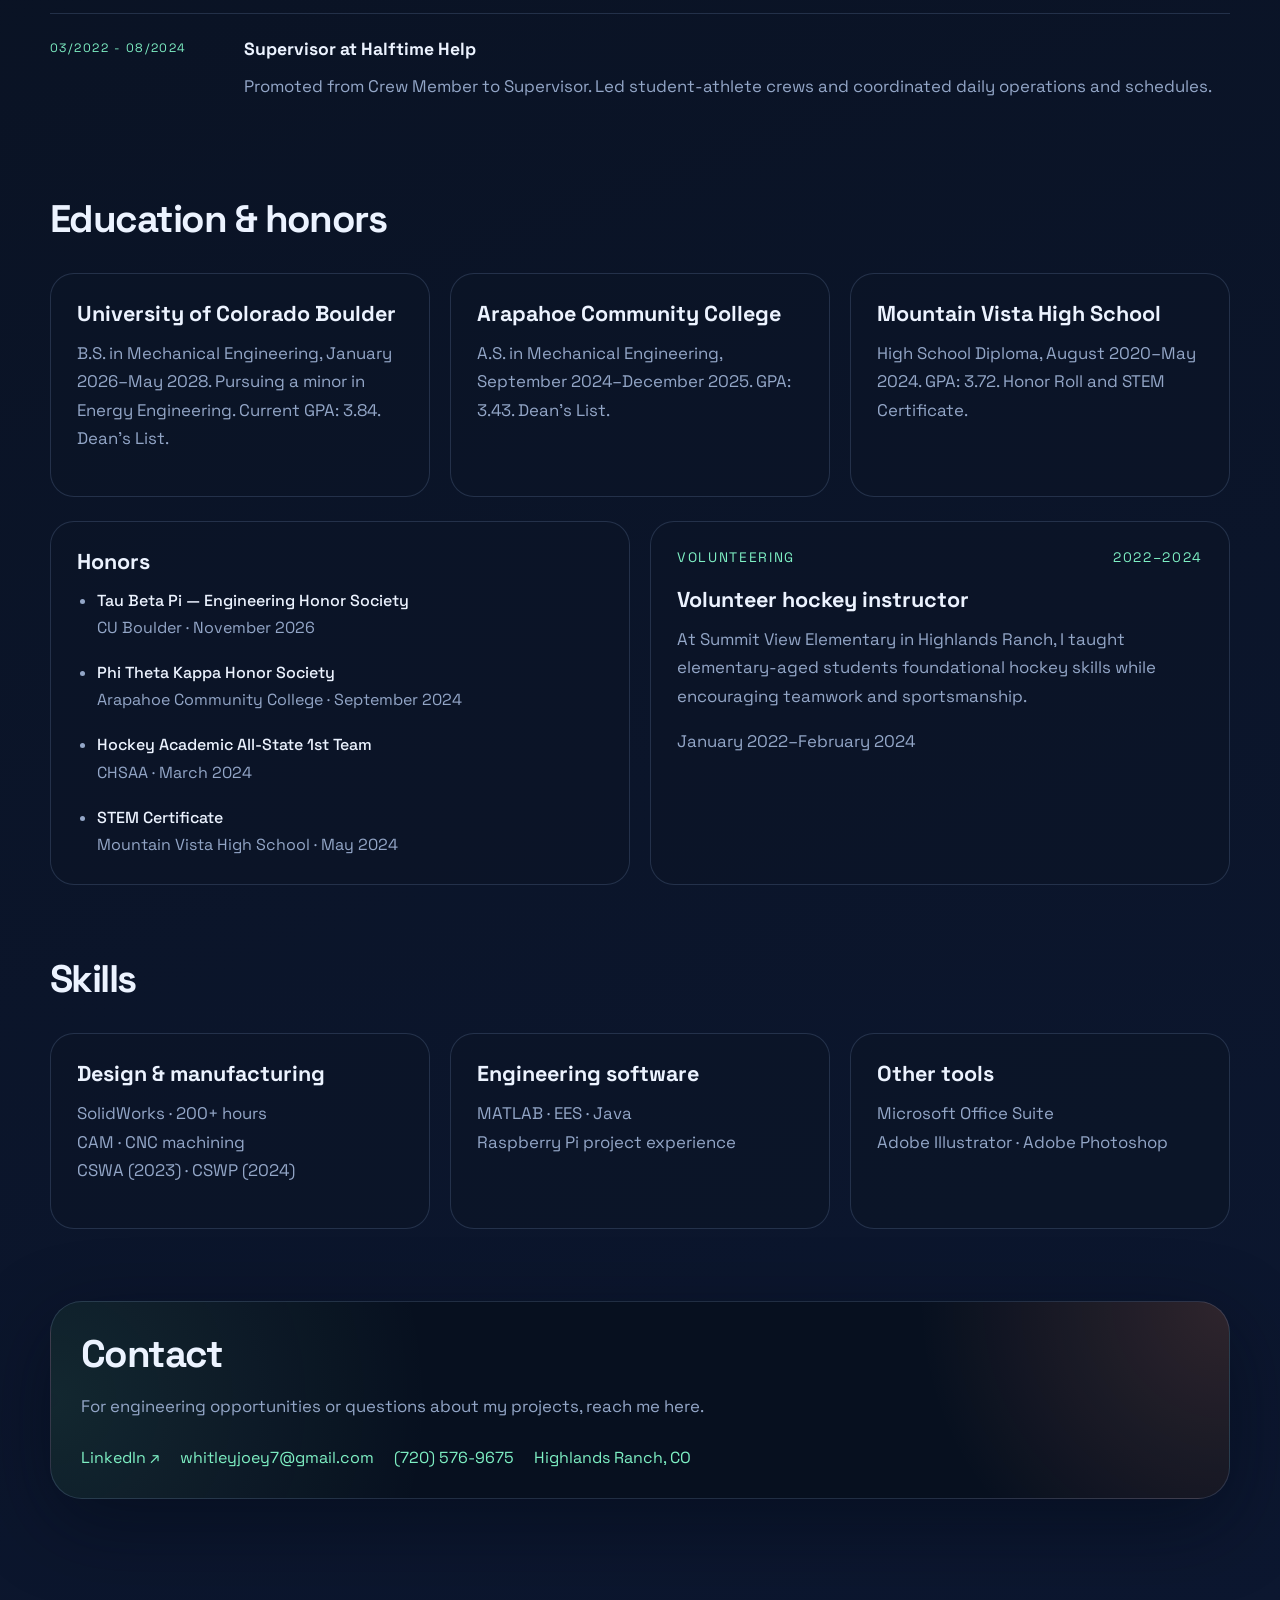
==== commit a3fc78e6: "Add files via upload" ====
--- a/newnew_index.html
+++ b/newnew_index.html
@@ -883,7 +883,7 @@
             <p class="hero-detail">B.S. Mechanical Engineering · Energy Engineering minor<br />3.84 GPA · Class of 2028</p>
             <div class="hero-actions"><a class="button button-primary" href="#projects">See my work</a><a class="button button-secondary" href="#contact">Contact me</a></div>
           </div>
-          <figure class="hero-photo"><img src="demosat-photo-2432.jpg" width="1350" height="1800" alt="Blue DemoSat payload frame on a workshop table." /><figcaption>DemoSat payload frame · Designed in SolidWorks</figcaption></figure>
+          <figure class="hero-photo"><img src="joey-whitley.jpg" width="1206" height="1089" alt="Joey Whitley climbing among rocky mountain peaks." /></figure>
         </section>
 
         <section class="section" id="projects" aria-label="Engineering projects">
